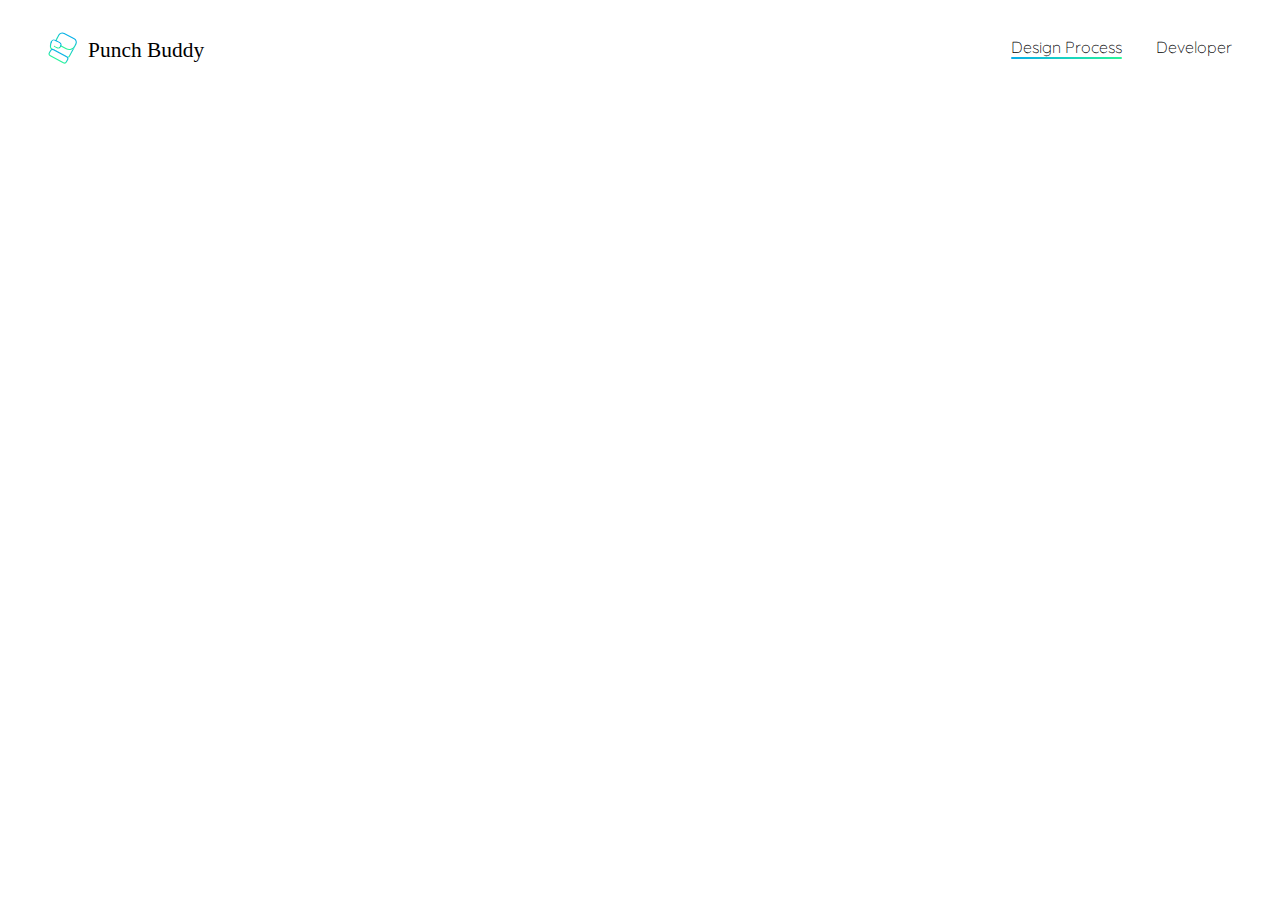
==== process.html @ 648a5d00 "Landing page" ====
<!DOCTYPE html>
<html>
  <!--[if lt IE 9]>
  <script>
  (function(){
    var ef = function(){};
    window.console = window.console || {log:ef,warn:ef,error:ef,dir:ef};
  }());
  </script>
  <script src="//cdnjs.cloudflare.com/ajax/libs/html5shiv/3.7.2/html5shiv.min.js"></script>
  <script src="//cdnjs.cloudflare.com/ajax/libs/html5shiv/3.7.2/html5shiv-printshiv.min.js"></script>
  <script src="//cdnjs.cloudflare.com/ajax/libs/es5-shim/3.4.0/es5-shim.js"></script>
  <script src="//cdnjs.cloudflare.com/ajax/libs/es5-shim/3.4.0/es5-sham.js"></script>
  <![endif]-->
  <head>
    <meta charset="UTF-8">
    <meta name="viewport" content="width=device-width, user-scalable=no, initial-scale=1.0, maximum-scale=1.0, minimum-scale=1.0">
    <meta name="description" content="Boxing, running, cycling, and more - add structure to your interval workouts with Punch Buddy.">
    <title>Punch Buddy</title>
    <link rel="icon" type="image/png" href="public/media/icon.png">
    <link rel="stylesheet" type="text/css" href="styles.css">
    <!-- Latest compiled and minified CSS -->
    <!--link rel="stylesheet" href="https://maxcdn.bootstrapcdn.com/bootstrap/latest/css/bootstrap.min.css"-->
    <link href="https://fonts.googleapis.com/css?family=Quicksand:300" rel="stylesheet">
  </head>

  <body>
    <nav class="nav-bar">
      <span class="left nav-left">
        <a href="index.html"><img class="inline" id="logo" src="media/logo_full.svg"/></a>
      </span>
      <span class="right nav-right">
        <a href="process.html"><p id="process" class="inline">Design Process</p></a>
        <a href="http://cristobalgrana.me/"><p class="inline">Developer</p></a>
      </span>
    </nav>
    <div class="hero center">
    </div>
  </body>
</html>
---- styles.css ----
* {
  margin: 0;
  padding: 0;
}

body {
  font-family: "Quicksand", sans-serif !important;
  font-weight: 300 !important;
}

.left {
  text-align: : left;
}

.right {
  text-align: : right;
}

.center {
  text-align: center;
}

.inline {
  display: inline;
}

a {
  text-decoration: none;
  color: black;
  margin-left: 30px;
}

a:active {
  color: black;
}

h1, h2, h3 {
  font-family: "Cubano", sans-serif;
}

.nav-bar {
  position: relative;
  top: 0;
  left: 0;
  padding: 2rem 3rem;
}

.nav-bar #logo {
  height: 2rem;
}

.nav-right {
  float: right;
  padding-top: 5px;
}

.nav-left a {
  margin: 0;
}

.nav-bar p {
  position: relative;
}

.nav-bar p::before {
  content: "";
  position: absolute;
  border-radius: 16px;
  width: 100%;
  height: 2px;
  bottom: 0;
  left: 0;
  opacity: 0;
  background: linear-gradient(to right, #08aeea, #2af598);
  -webkit-transform: translateY(200%);
  transform: translateY(200%);
  -webkit-transition: all 0.2s ease-in-out 0s;
  transition: all 0.2s ease-in-out 0s;
}

.nav-bar p:hover::before {
  opacity: 1;
 -webkit-transform: translateY(100%);
 transform: translateY(100%);
}

#process::before {
  content: "";
  position: absolute;
  border-radius: 16px;
  width: 100%;
  height: 2px;
  bottom: 0;
  left: 0;
  opacity: 1;
  background: linear-gradient(to right, #08aeea, #2af598);
  -webkit-transform: translateY(100%);
  transform: translateY(100%);
}
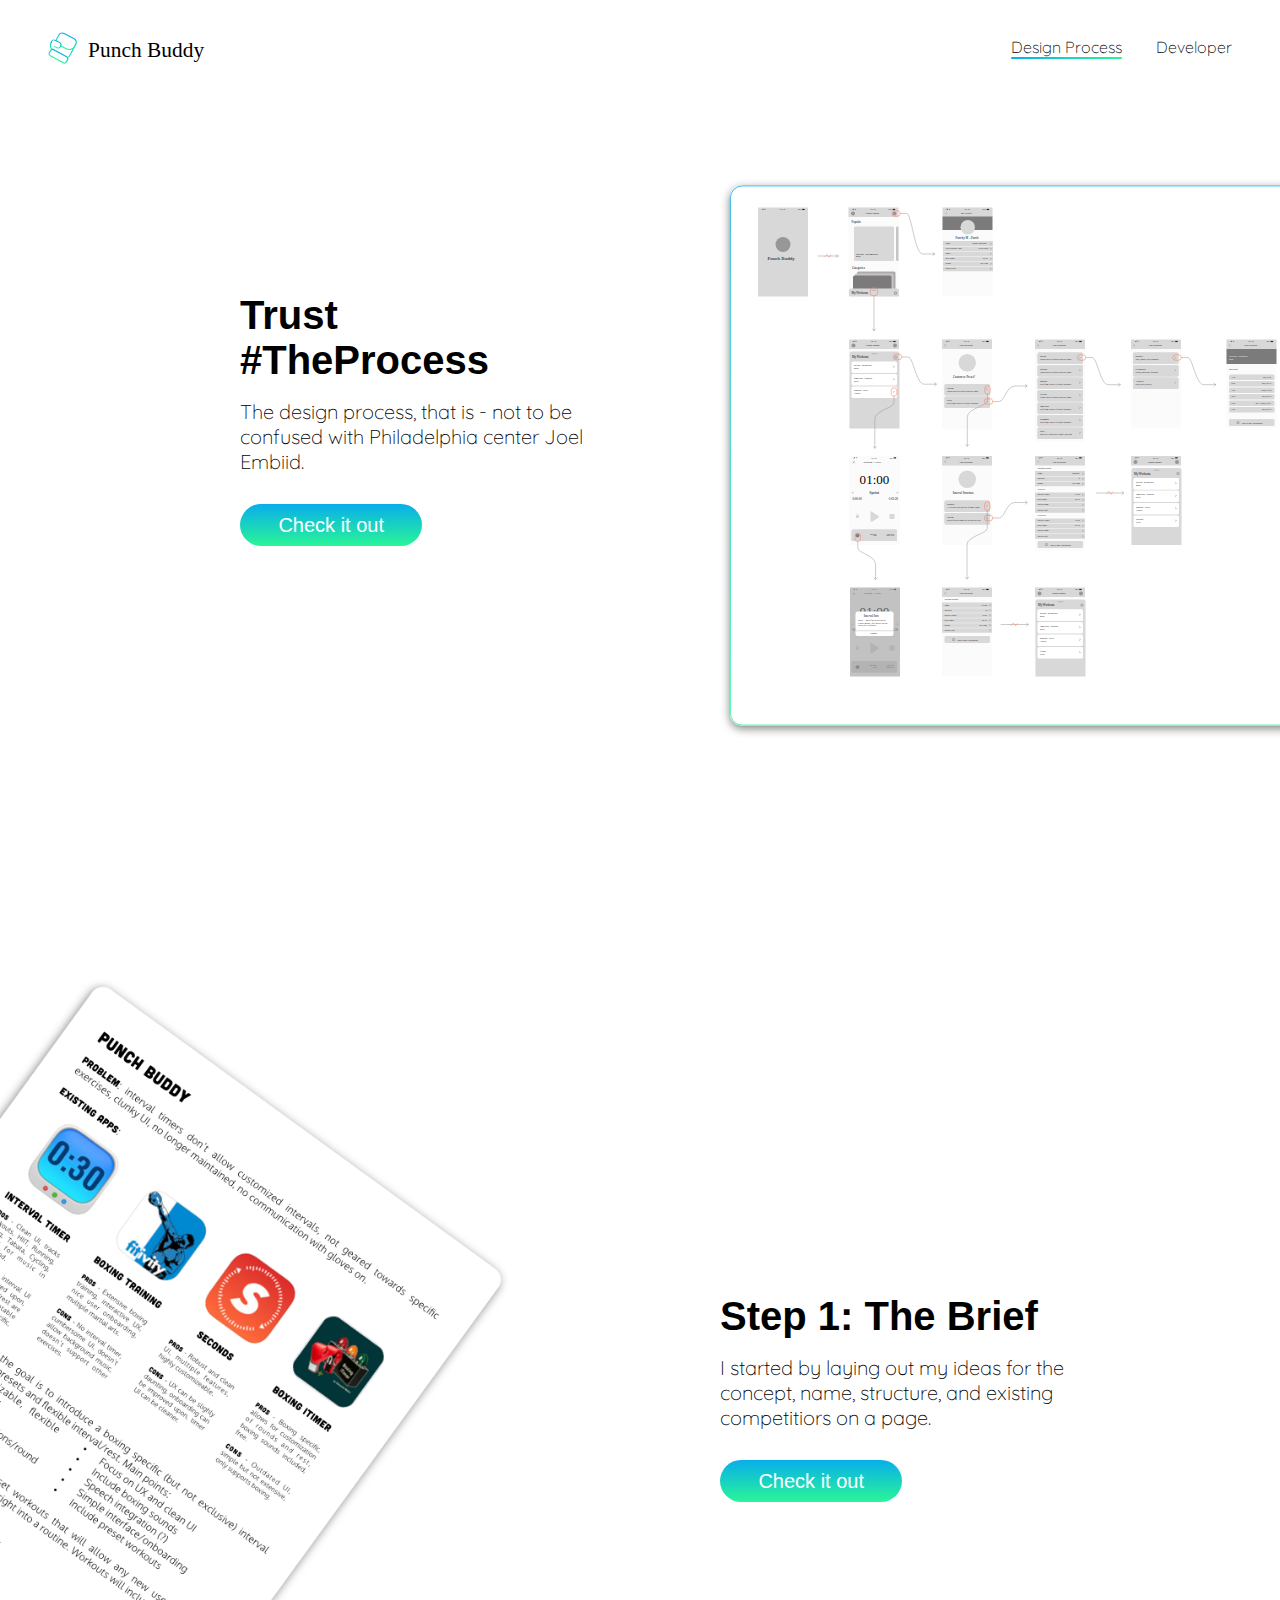
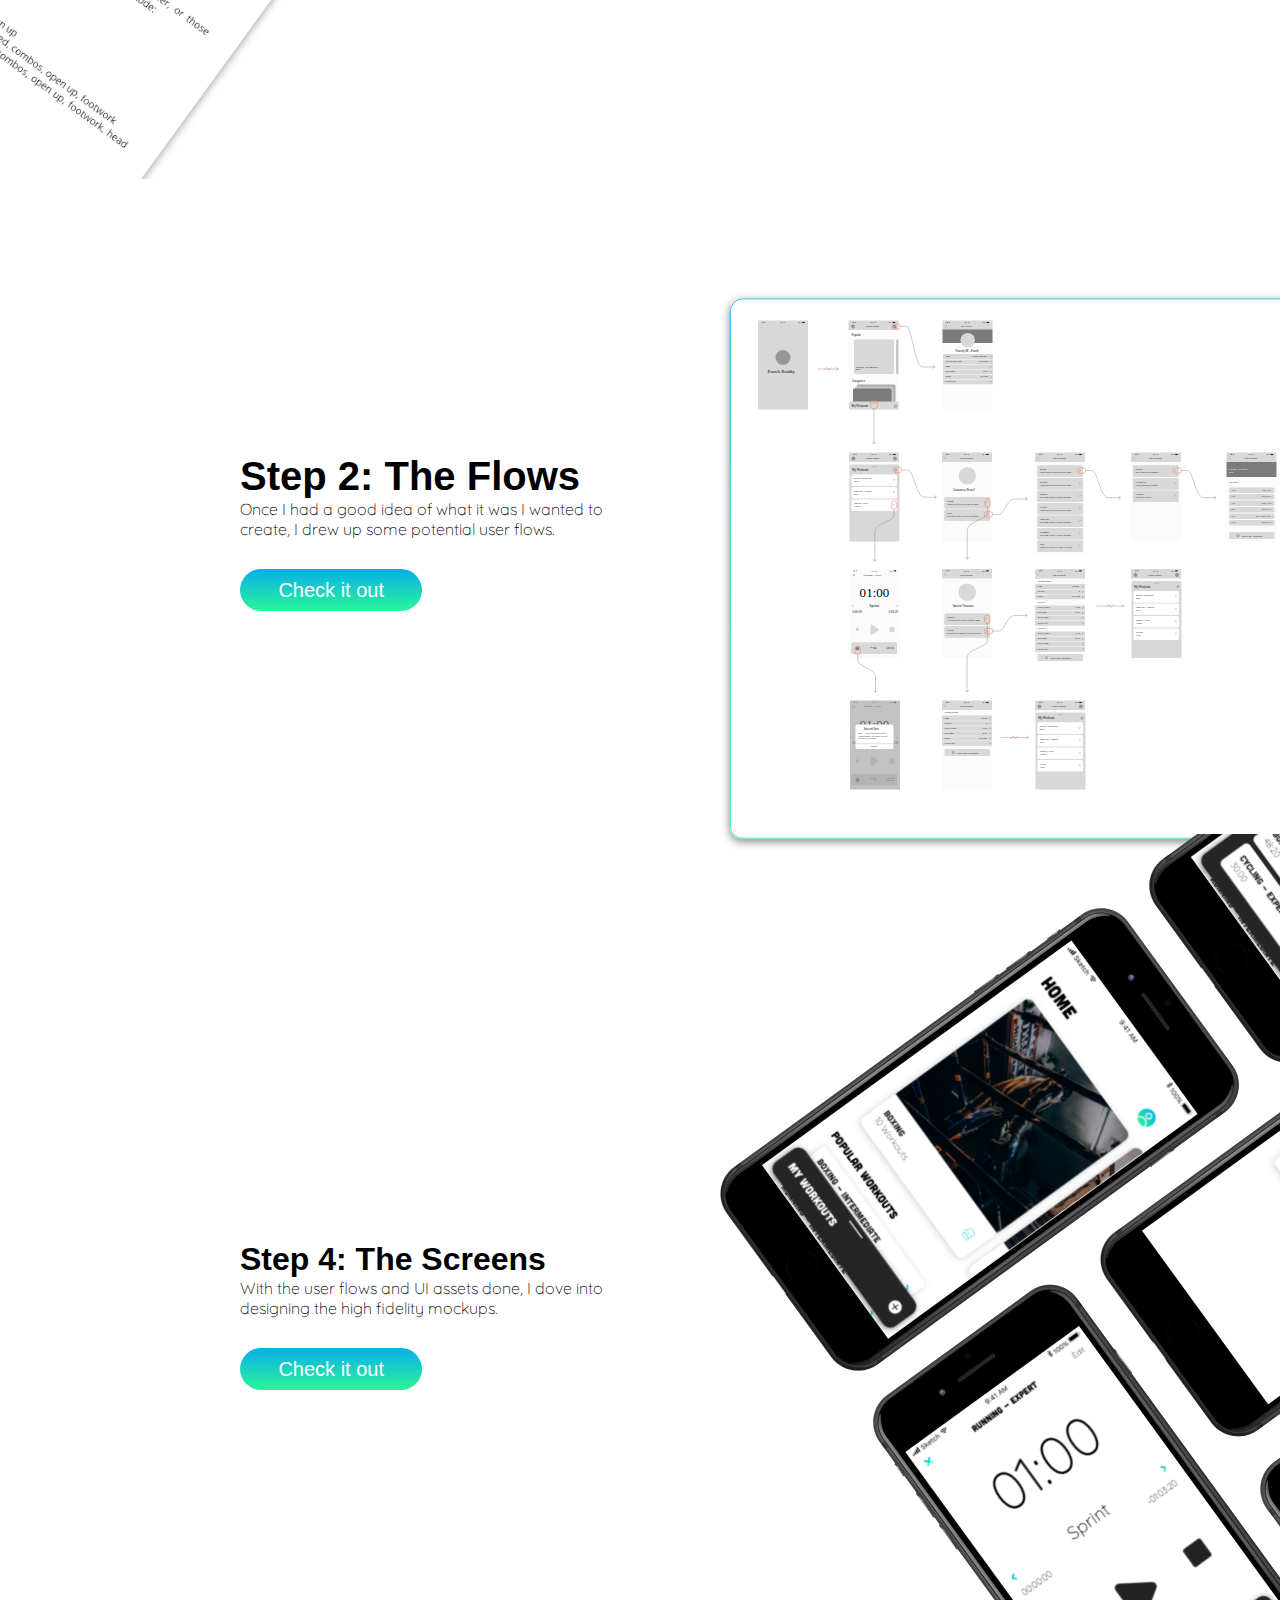
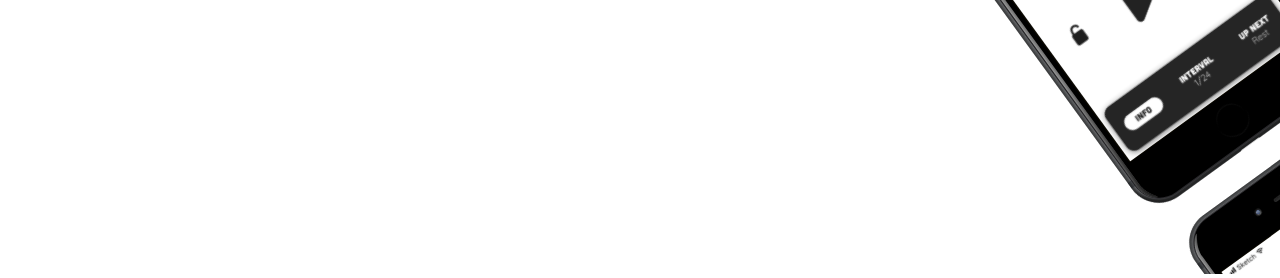
==== commit 0edfd04f: "Design process page" ====
--- a/process.html
+++ b/process.html
@@ -34,7 +34,50 @@
         <a href="http://cristobalgrana.me/"><p class="inline">Developer</p></a>
       </span>
     </nav>
-    <div class="hero center">
+    <div id="design">
+      <div id="design-title" class="left content">
+        <h1>Trust</h1>
+        <h1>#TheProcess</h1>
+        <p>The design process, that is - not to be confused with Philadelphia center Joel Embiid.</p>
+        <br/><br/>
+        <span class="btn-primary">Check it out</span>
+      </div>
+      <div id="design-image" class="content">
+        <img class="inline" src="media/flows.svg"/>
+      </div>
+    </div>
+    <div id="brief">
+      <div id="brief-image" class="">
+        <img class="inline" src="media/brief_alt.png"/>
+      </div>
+      <div id="brief-title" class="left">
+        <h1>Step 1: The Brief</h1>
+        <p>I started by laying out my ideas for the concept, name, structure, and existing competitiors on a page.</p>
+        <br/><br/>
+        <span class="btn-primary">Check it out</span>
+      </div>
+    </div>
+    <div id="flows">
+      <div id="flows-title" class="left content">
+        <h1>Step 2: The Flows</h1>
+        <p>Once I had a good idea of what it was I wanted to create, I drew up some potential user flows.</p>
+        <br/><br/>
+        <span class="btn-primary">Check it out</span>
+      </div>
+      <div id="flows-image" class="content">
+        <img class="inline" src="media/flows.svg"/>
+      </div>
+    </div>
+    <div id="screens">
+      <div id="screens-title" class="left content">
+        <h1>Step 4: The Screens</h1>
+        <p>With the user flows and UI assets done, I dove into designing the high fidelity mockups.</p>
+        <br/><br/>
+        <span class="btn-primary">Check it out</span>
+      </div>
+      <div id="screens-image" class="content">
+        <img class="inline" src="media/screens_alt.svg"/>
+      </div>
     </div>
   </body>
 </html>
--- a/styles.css
+++ b/styles.css
@@ -1,3 +1,8 @@
+@font-face {
+    font-family: "Cubano";
+    src: url('/public/media/jaapokki/Cubano-regular.otf');
+}
+
 * {
   margin: 0;
   padding: 0;
@@ -6,6 +11,7 @@
 body {
   font-family: "Quicksand", sans-serif !important;
   font-weight: 300 !important;
+  overflow-x: hidden;
 }
 
 .left {
@@ -22,6 +28,11 @@
 
 .inline {
   display: inline;
+}
+
+.content {
+  margin-top: 40vh;
+  transform: translateY(-50%);
 }
 
 a {
@@ -36,6 +47,25 @@
 
 h1, h2, h3 {
   font-family: "Cubano", sans-serif;
+}
+
+.btn-primary {
+  padding: 0.6rem 2.4rem;
+  background: linear-gradient(#08aeea, #2af598);
+  color: white;
+  border-radius: 30px;
+  font-family: "Cubano", sans-serif;
+  font-size: 1.25rem;
+}
+
+.btn-secondary {
+  padding: 0.5rem 2.3rem;
+  background-color: white;
+  border-radius: 30px;
+  border: solid 0.1rem black;
+  color: black;
+  font-family: "Cubano", sans-serif;
+  font-size: 1.25rem;
 }
 
 .nav-bar {
@@ -84,6 +114,49 @@
  transform: translateY(100%);
 }
 
+#landing, #design {
+  position: relative;
+  top: 0;
+  left: 0;
+  height: 100%;
+  width: 100%;
+  display: grid;
+  grid-template-columns: repeat(2, 1fr);
+}
+
+#landing-title, #design-title {
+  width: 25rem;
+  margin-left: 15rem;
+  display: inline;
+  margin-top: 35vh;
+}
+
+#landing-title h1, #design-title h1, #brief h1, #flows h1 {
+  font-size: 2.5rem;
+}
+
+#landing-title p, #design-title p, #brief p, #brief p {
+  padding-top: 1rem;
+  font-size: 1.25rem;
+}
+
+#landing-image, #design-image {
+  width: 50%;
+  display: inline;
+  position: absolute;
+  right: 0;
+}
+
+#landing-image img {
+  height: 30rem;
+  margin-left: 5rem;
+}
+
+#design-image img {
+  height: 35rem;
+  margin-left: 5rem;
+}
+
 #process::before {
   content: "";
   position: absolute;
@@ -97,3 +170,62 @@
   -webkit-transform: translateY(100%);
   transform: translateY(100%);
 }
+
+#brief {
+  position: relative;
+  margin-top: 20rem;
+  height: 100%;
+  width: 100%;
+  display: grid;
+  grid-template-columns: repeat(2, 1fr);
+}
+
+#brief-image {
+  width: 50%;
+  display: inline;
+}
+
+#brief-image img {
+  position: absolute;
+  height: 50rem;
+}
+
+#brief-title {
+  width: 25rem;
+  margin-left: 5rem;
+  display: inline;
+  margin-top: 35vh;
+}
+
+#flows, #screens {
+  position: relative;
+  margin-top: 20rem;
+  height: 100%;
+  width: 100%;
+  display: grid;
+  grid-template-columns: repeat(2, 1fr);
+}
+
+#flows-image, #screens-image {
+  width: 50%;
+  display: inline;
+  position: absolute;
+  right: 0;
+}
+
+#flows-image img {
+  height: 35rem;
+  margin-left: 5rem;
+}
+
+#screens-image img {
+  height: 65rem;
+  margin-left: 5rem;
+}
+
+#flows-title, #screens-title {
+  width: 25rem;
+  margin-left: 15rem;
+  display: inline;
+  margin-top: 35vh;
+}
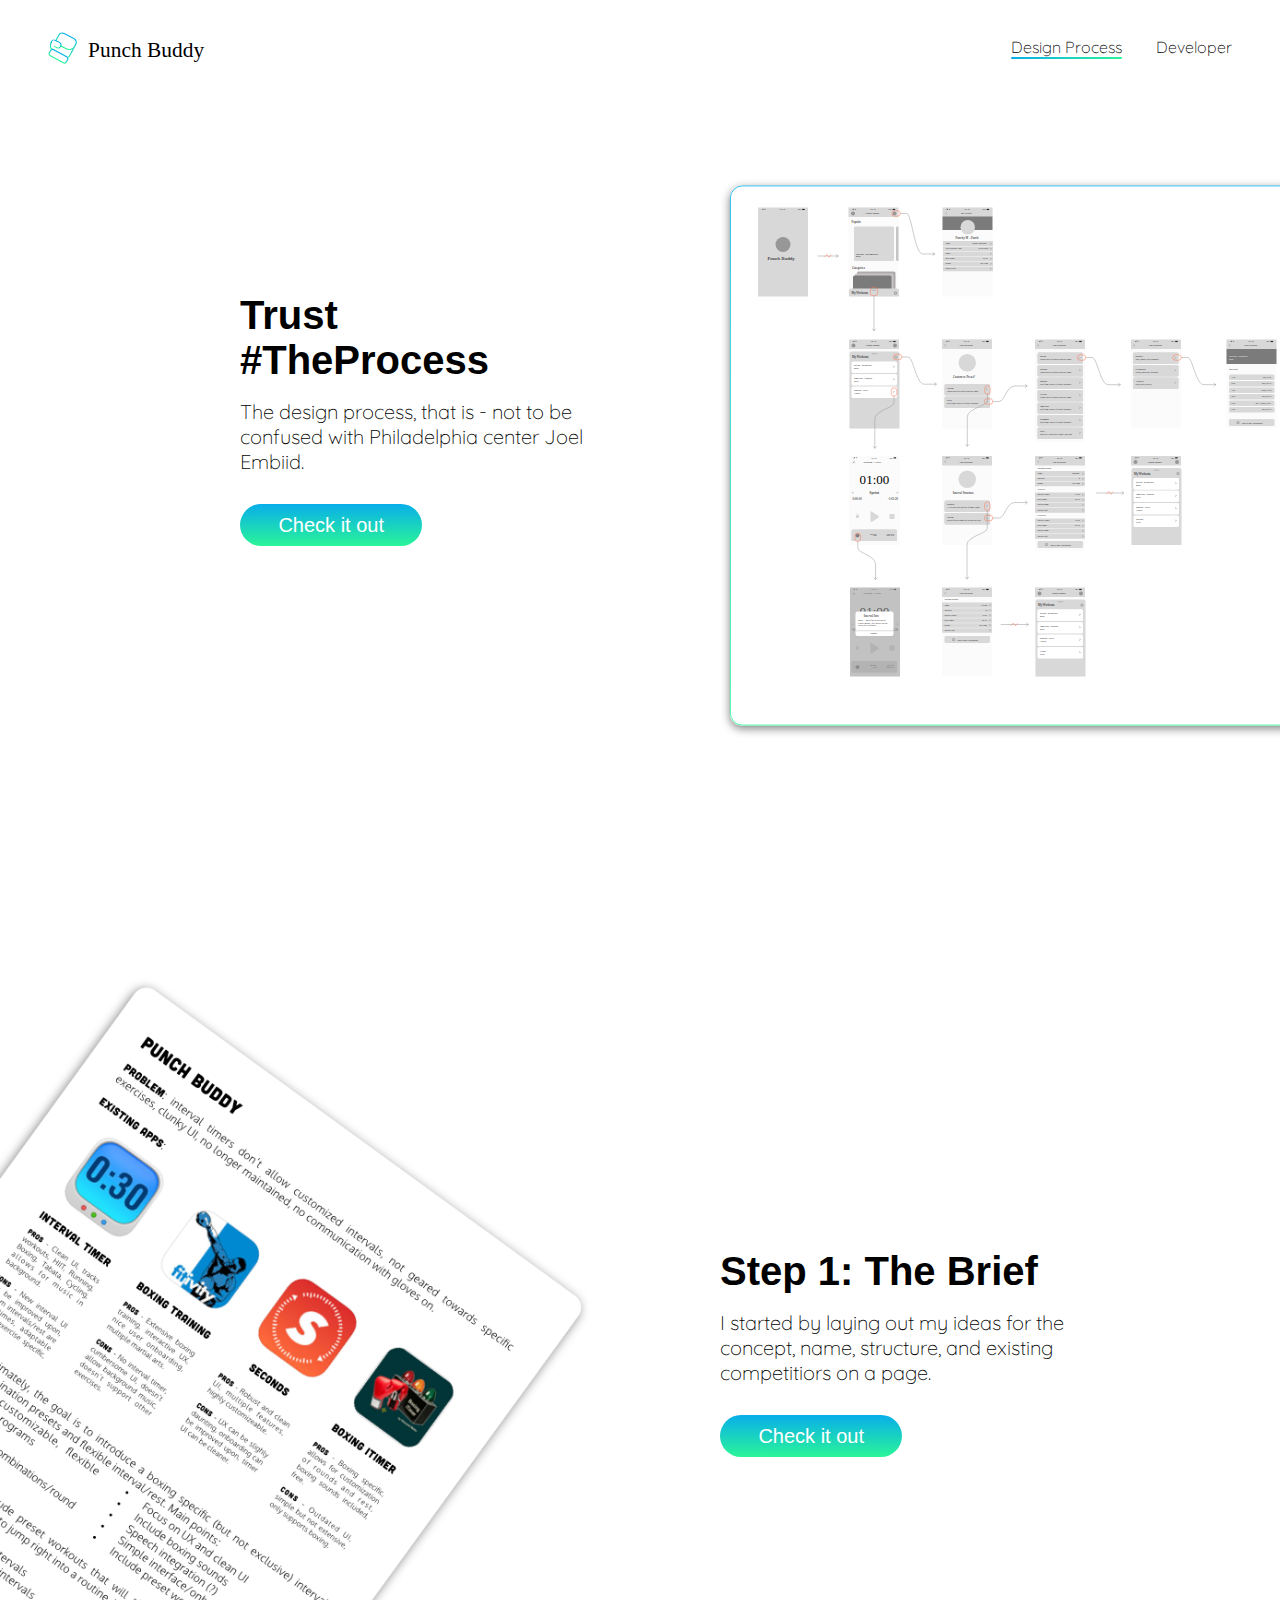
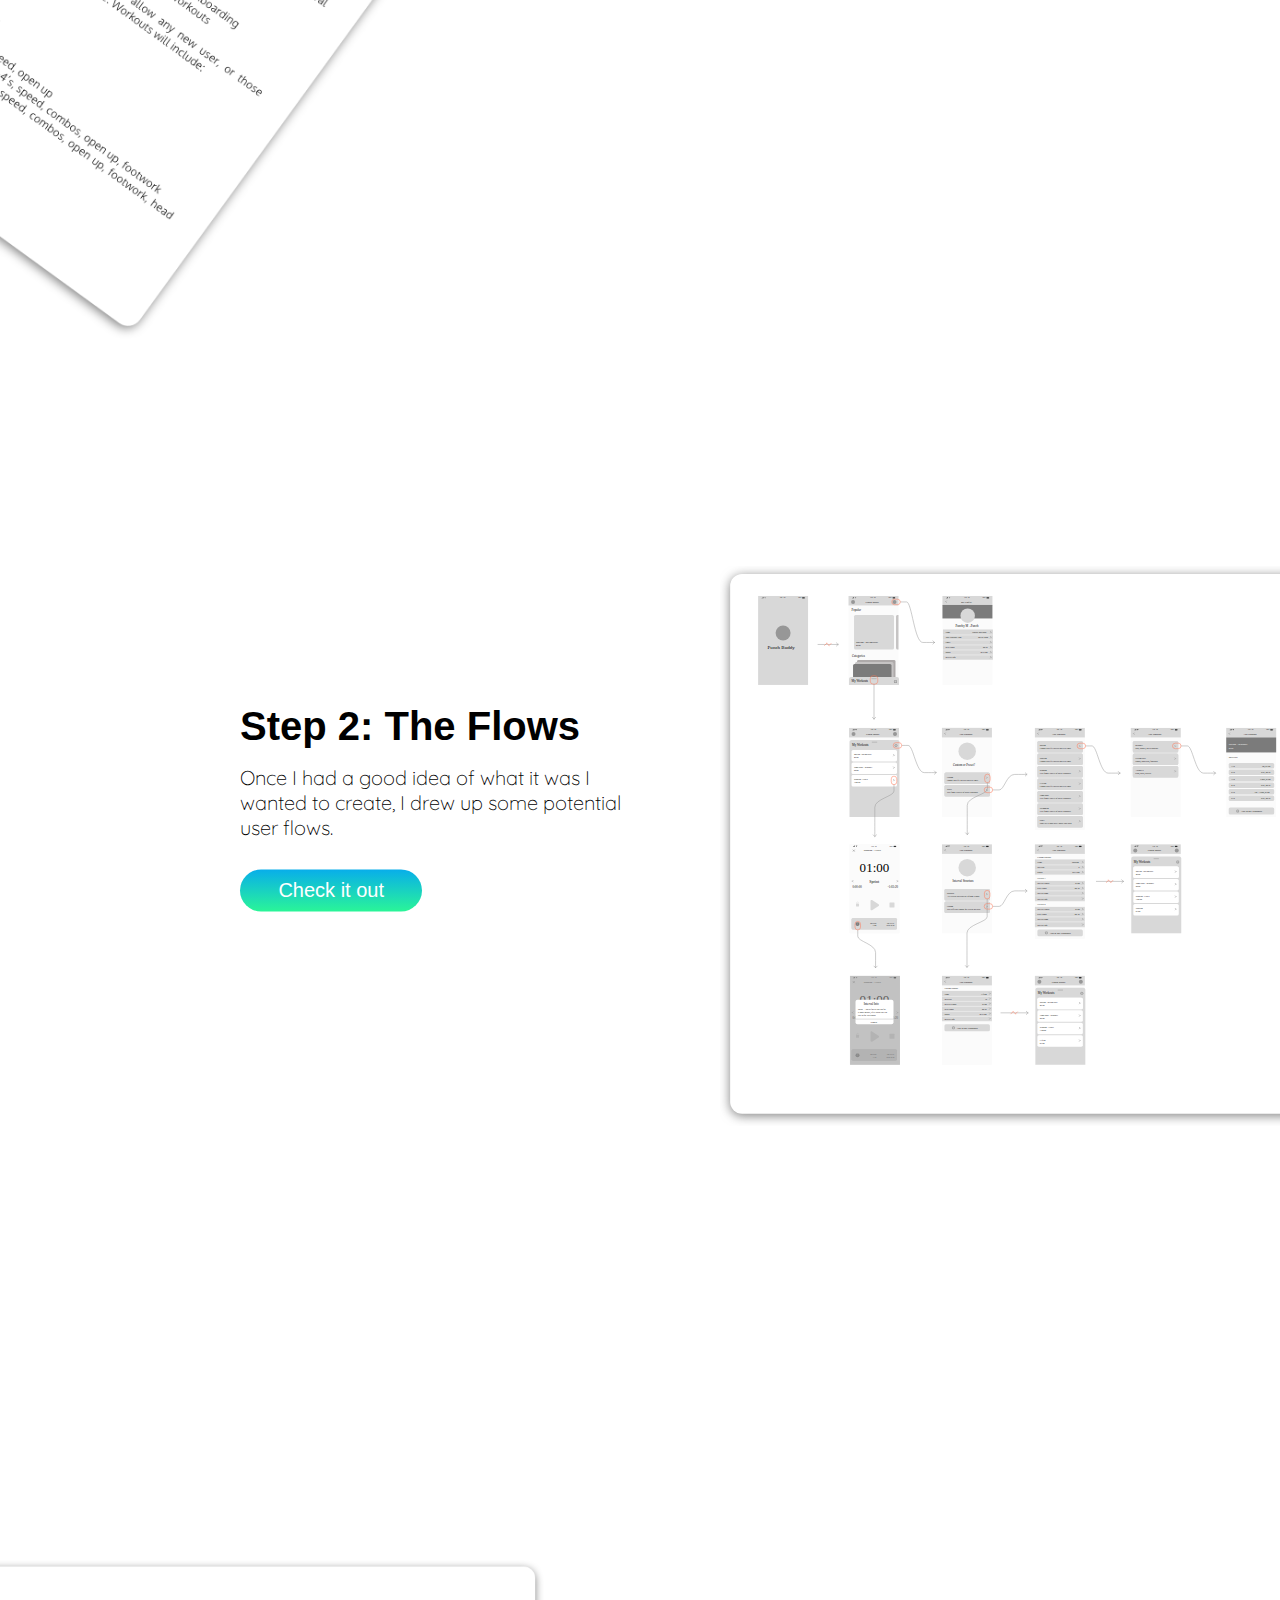
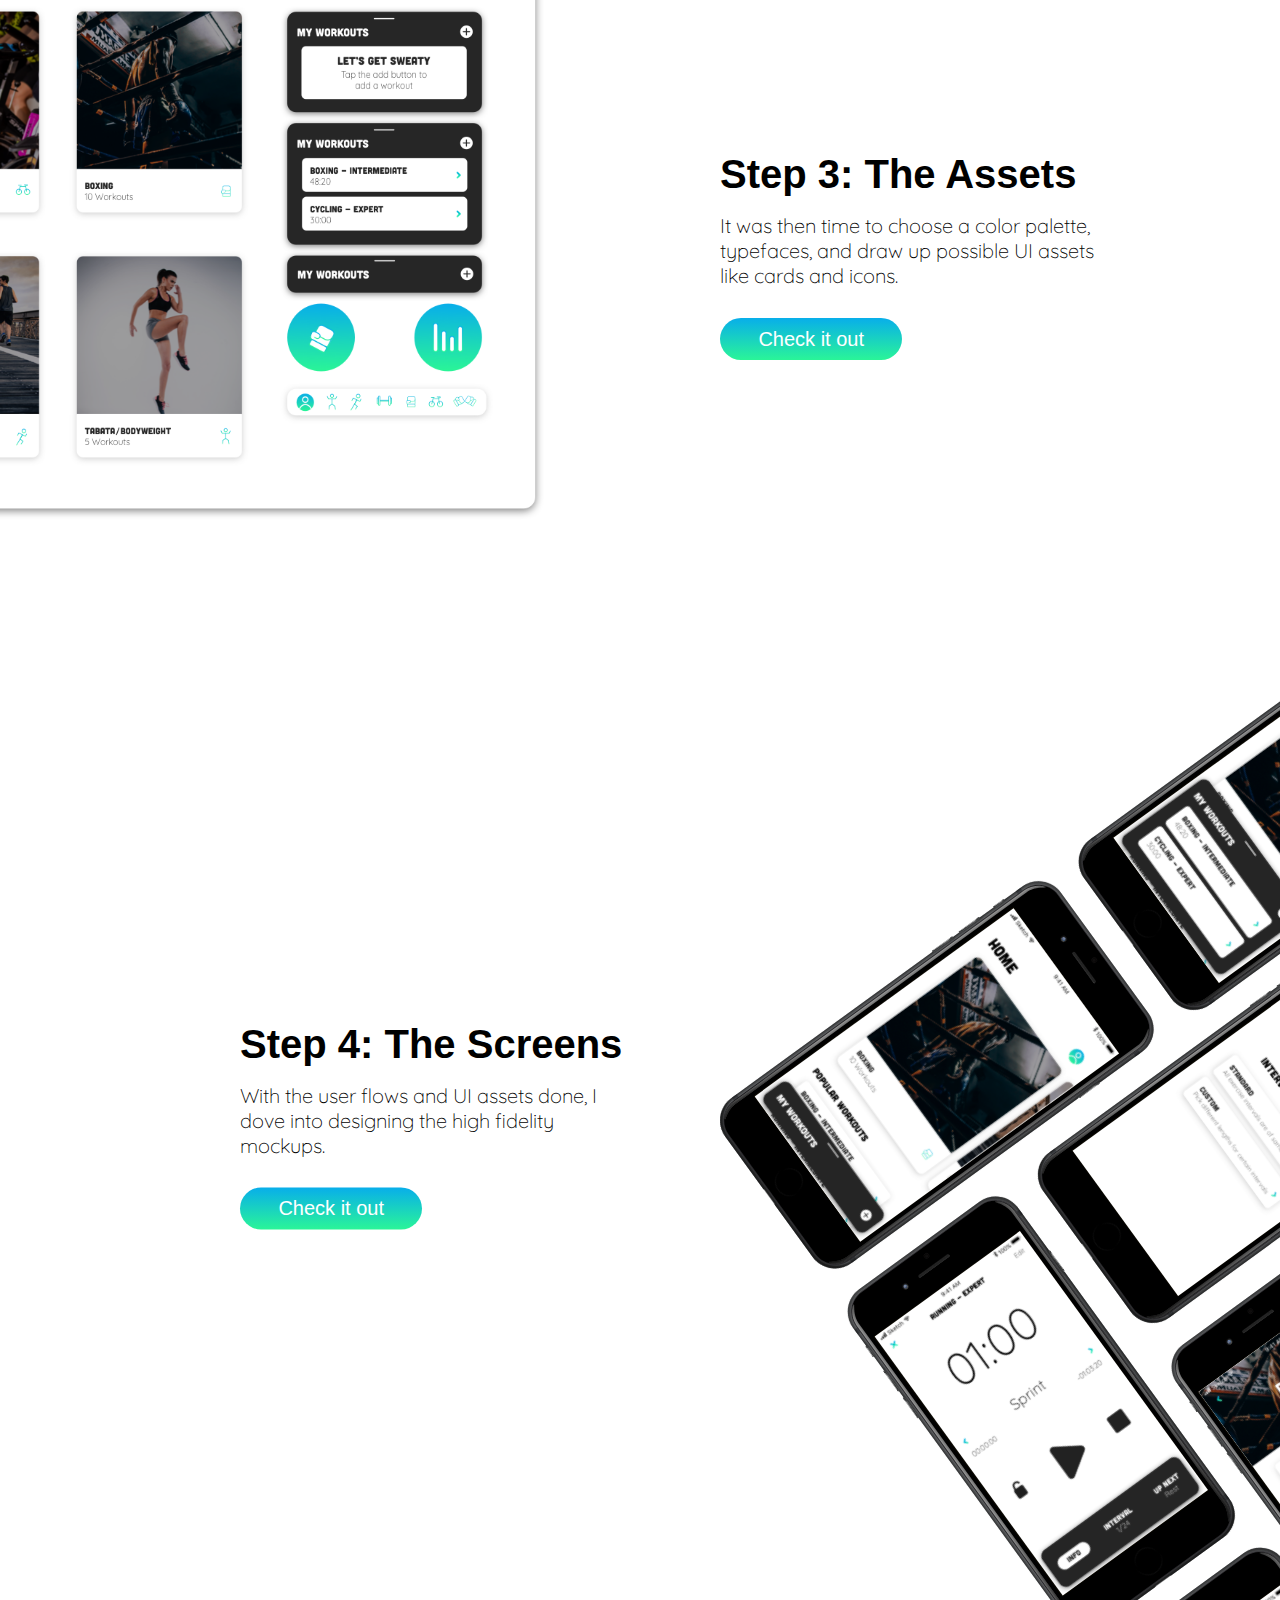
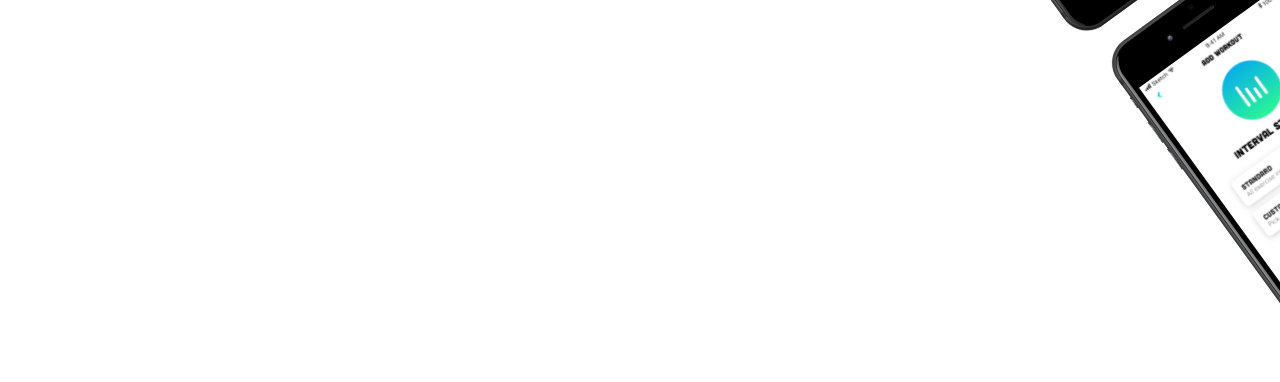
==== commit f9167e19: "Design process additions" ====
--- a/process.html
+++ b/process.html
@@ -16,12 +16,17 @@
     <meta charset="UTF-8">
     <meta name="viewport" content="width=device-width, user-scalable=no, initial-scale=1.0, maximum-scale=1.0, minimum-scale=1.0">
     <meta name="description" content="Boxing, running, cycling, and more - add structure to your interval workouts with Punch Buddy.">
-    <title>Punch Buddy</title>
-    <link rel="icon" type="image/png" href="public/media/icon.png">
+    <title>Punch Buddy - The Process</title>
+    <link rel="icon" type="image/png" href="media/icon.png">
     <link rel="stylesheet" type="text/css" href="styles.css">
     <!-- Latest compiled and minified CSS -->
     <!--link rel="stylesheet" href="https://maxcdn.bootstrapcdn.com/bootstrap/latest/css/bootstrap.min.css"-->
     <link href="https://fonts.googleapis.com/css?family=Quicksand:300" rel="stylesheet">
+    <script
+      src="https://code.jquery.com/jquery-3.2.1.min.js"
+      integrity="sha256-hwg4gsxgFZhOsEEamdOYGBf13FyQuiTwlAQgxVSNgt4="
+      crossorigin="anonymous">
+    </script>
   </head>
 
   <body>
@@ -40,7 +45,7 @@
         <h1>#TheProcess</h1>
         <p>The design process, that is - not to be confused with Philadelphia center Joel Embiid.</p>
         <br/><br/>
-        <span class="btn-primary">Check it out</span>
+        <a href="#brief"><span class="btn-primary">Check it out</span></a>
       </div>
       <div id="design-image" class="content">
         <img class="inline" src="media/flows.svg"/>
@@ -48,13 +53,13 @@
     </div>
     <div id="brief">
       <div id="brief-image" class="">
-        <img class="inline" src="media/brief_alt.png"/>
+        <img class="inline" src="media/brief.png"/>
       </div>
       <div id="brief-title" class="left">
         <h1>Step 1: The Brief</h1>
         <p>I started by laying out my ideas for the concept, name, structure, and existing competitiors on a page.</p>
         <br/><br/>
-        <span class="btn-primary">Check it out</span>
+        <a href="media/brief_focus.pdf"><span class="btn-primary">Check it out</span></a>
       </div>
     </div>
     <div id="flows">
@@ -62,10 +67,21 @@
         <h1>Step 2: The Flows</h1>
         <p>Once I had a good idea of what it was I wanted to create, I drew up some potential user flows.</p>
         <br/><br/>
-        <span class="btn-primary">Check it out</span>
+        <a href="media/flows_focus.pdf"><span class="btn-primary">Check it out</span></a>
       </div>
       <div id="flows-image" class="content">
-        <img class="inline" src="media/flows.svg"/>
+        <img class="inline" src="media/flows_alt.svg"/>
+      </div>
+    </div>
+    <div id="assets">
+      <div id="assets-image" class="content">
+        <img class="inline" src="media/assets.png"/>
+      </div>
+      <div id="assets-title" class="left">
+        <h1>Step 3: The Assets</h1>
+        <p>It was then time to choose a color palette, typefaces, and draw up possible UI assets like cards and icons.</p>
+        <br/><br/>
+        <a href="media/assets_focus.png"><span class="btn-primary">Check it out</span></a>
       </div>
     </div>
     <div id="screens">
@@ -76,8 +92,17 @@
         <span class="btn-primary">Check it out</span>
       </div>
       <div id="screens-image" class="content">
-        <img class="inline" src="media/screens_alt.svg"/>
+        <img class="inline" src="media/screens.svg"/>
       </div>
     </div>
   </body>
+  <script>
+    $(document).on('click', 'a[href^="#"]', function (event) {
+      event.preventDefault();
+
+      $('html, body').animate({
+          scrollTop: $($.attr(this, 'href')).offset().top
+      }, 1000);
+    });
+  </script>
 </html>
--- a/styles.css
+++ b/styles.css
@@ -38,7 +38,6 @@
 a {
   text-decoration: none;
   color: black;
-  margin-left: 30px;
 }
 
 a:active {
@@ -62,7 +61,7 @@
   padding: 0.5rem 2.3rem;
   background-color: white;
   border-radius: 30px;
-  border: solid 0.1rem black;
+  border: solid 0.1rem #5fcec4;
   color: black;
   font-family: "Cubano", sans-serif;
   font-size: 1.25rem;
@@ -84,8 +83,8 @@
   padding-top: 5px;
 }
 
-.nav-left a {
-  margin: 0;
+.nav-right a {
+  margin-left: 30px;
 }
 
 .nav-bar p {
@@ -131,11 +130,11 @@
   margin-top: 35vh;
 }
 
-#landing-title h1, #design-title h1, #brief h1, #flows h1 {
+#landing-title h1, #design-title h1, #brief-title h1, #flows-title h1, #assets-title h1, #screens-title h1 {
   font-size: 2.5rem;
 }
 
-#landing-title p, #design-title p, #brief p, #brief p {
+#landing-title p, #design-title p, #brief-title p, #flows-title p, #assets-title p, #screens-title p {
   padding-top: 1rem;
   font-size: 1.25rem;
 }
@@ -149,7 +148,7 @@
 
 #landing-image img {
   height: 30rem;
-  margin-left: 5rem;
+  margin-left: 10rem;
 }
 
 #design-image img {
@@ -171,39 +170,51 @@
   transform: translateY(100%);
 }
 
-#brief {
-  position: relative;
-  margin-top: 20rem;
+#brief, #flows, #assets, #screens {
+  position: relative;
   height: 100%;
   width: 100%;
   display: grid;
   grid-template-columns: repeat(2, 1fr);
 }
 
-#brief-image {
+#brief {
+  margin-top: 20rem;
+}
+
+#screens {
+  margin-top: 0;
+}
+
+#flows {
+  margin-top: 40rem;
+}
+
+#assets {
+  margin-top: 30rem;
+}
+
+#brief-image, #assets-image {
   width: 50%;
   display: inline;
 }
 
 #brief-image img {
   position: absolute;
-  height: 50rem;
-}
-
-#brief-title {
+  height: 60rem;
+  margin-left: -20rem;
+}
+
+#assets-image img {
+  height: 35rem;
+  margin-left: -25rem;
+}
+
+#brief-title, #assets-title {
   width: 25rem;
   margin-left: 5rem;
   display: inline;
-  margin-top: 35vh;
-}
-
-#flows, #screens {
-  position: relative;
-  margin-top: 20rem;
-  height: 100%;
-  width: 100%;
-  display: grid;
-  grid-template-columns: repeat(2, 1fr);
+  margin-top: 30vh;
 }
 
 #flows-image, #screens-image {
@@ -219,7 +230,9 @@
 }
 
 #screens-image img {
-  height: 65rem;
+  height: 85rem;
+  position: absolute;
+  transform: translateY(-40%);
   margin-left: 5rem;
 }
 
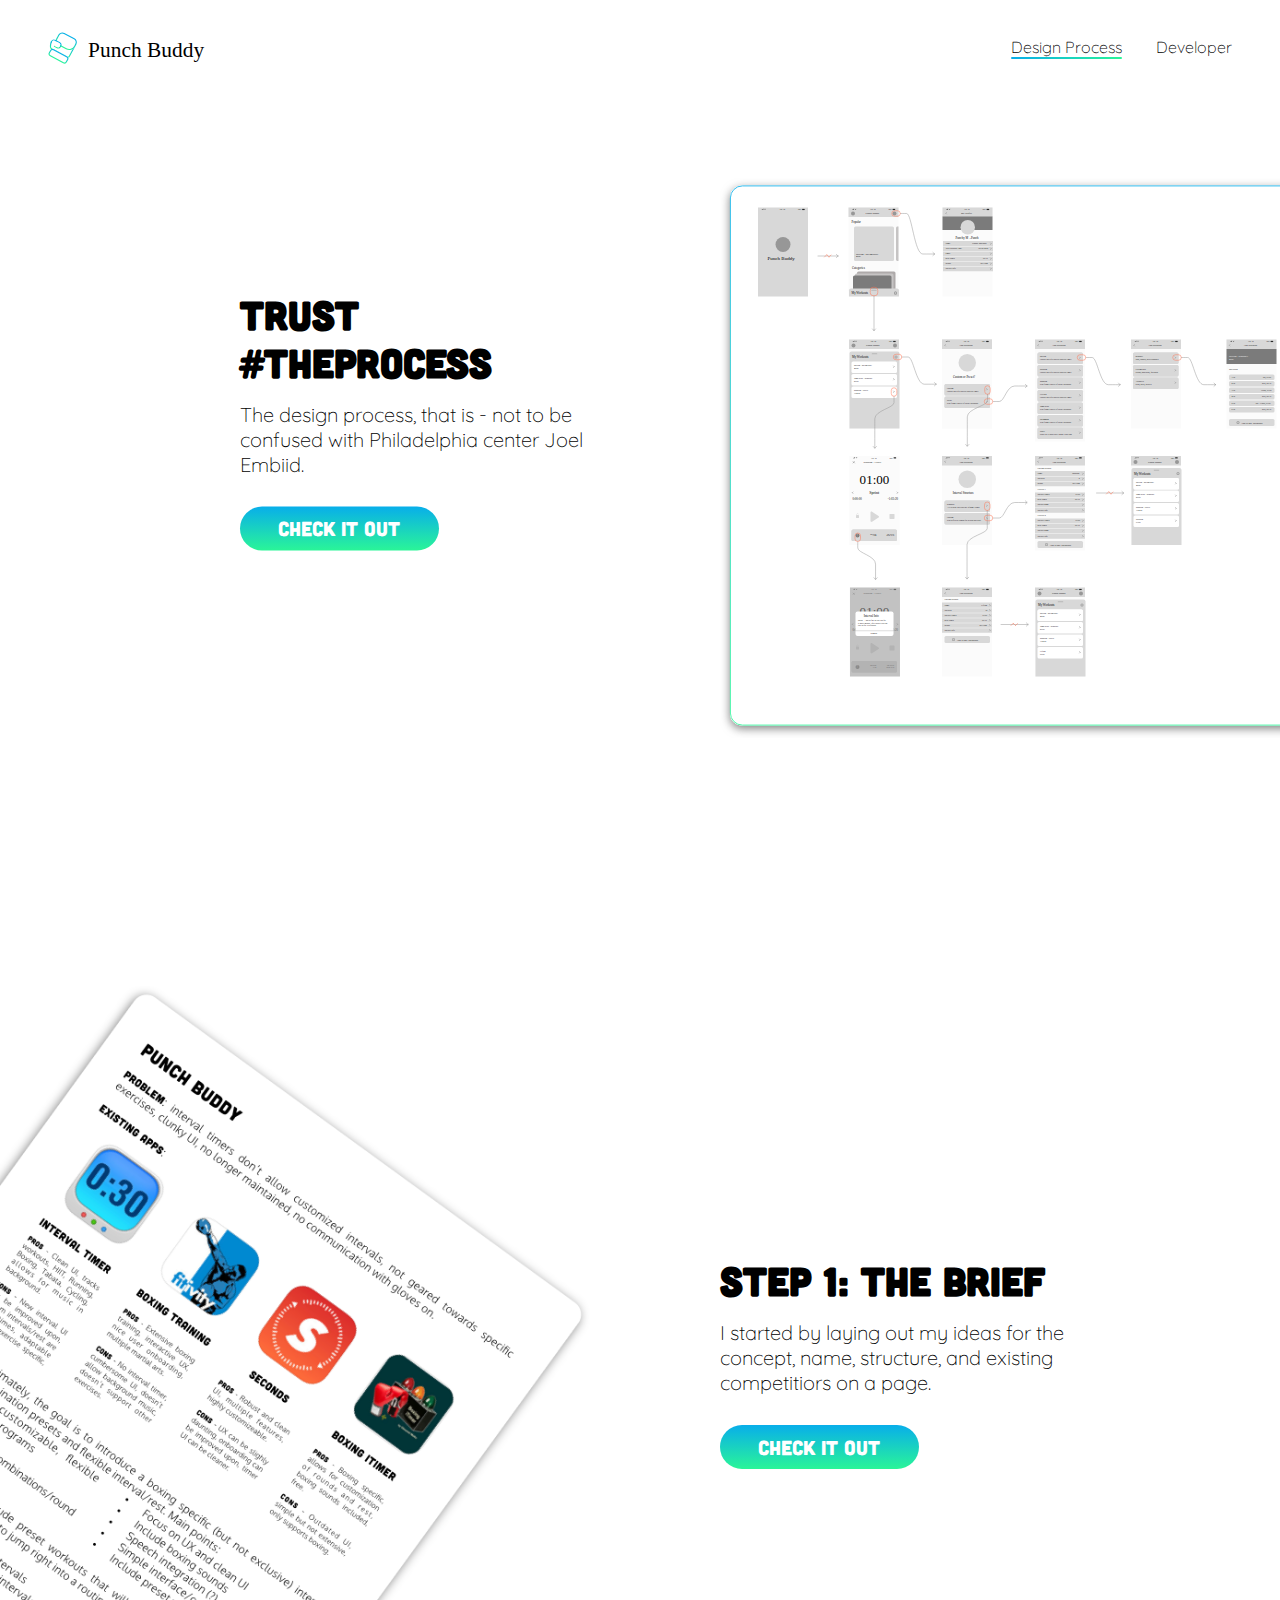
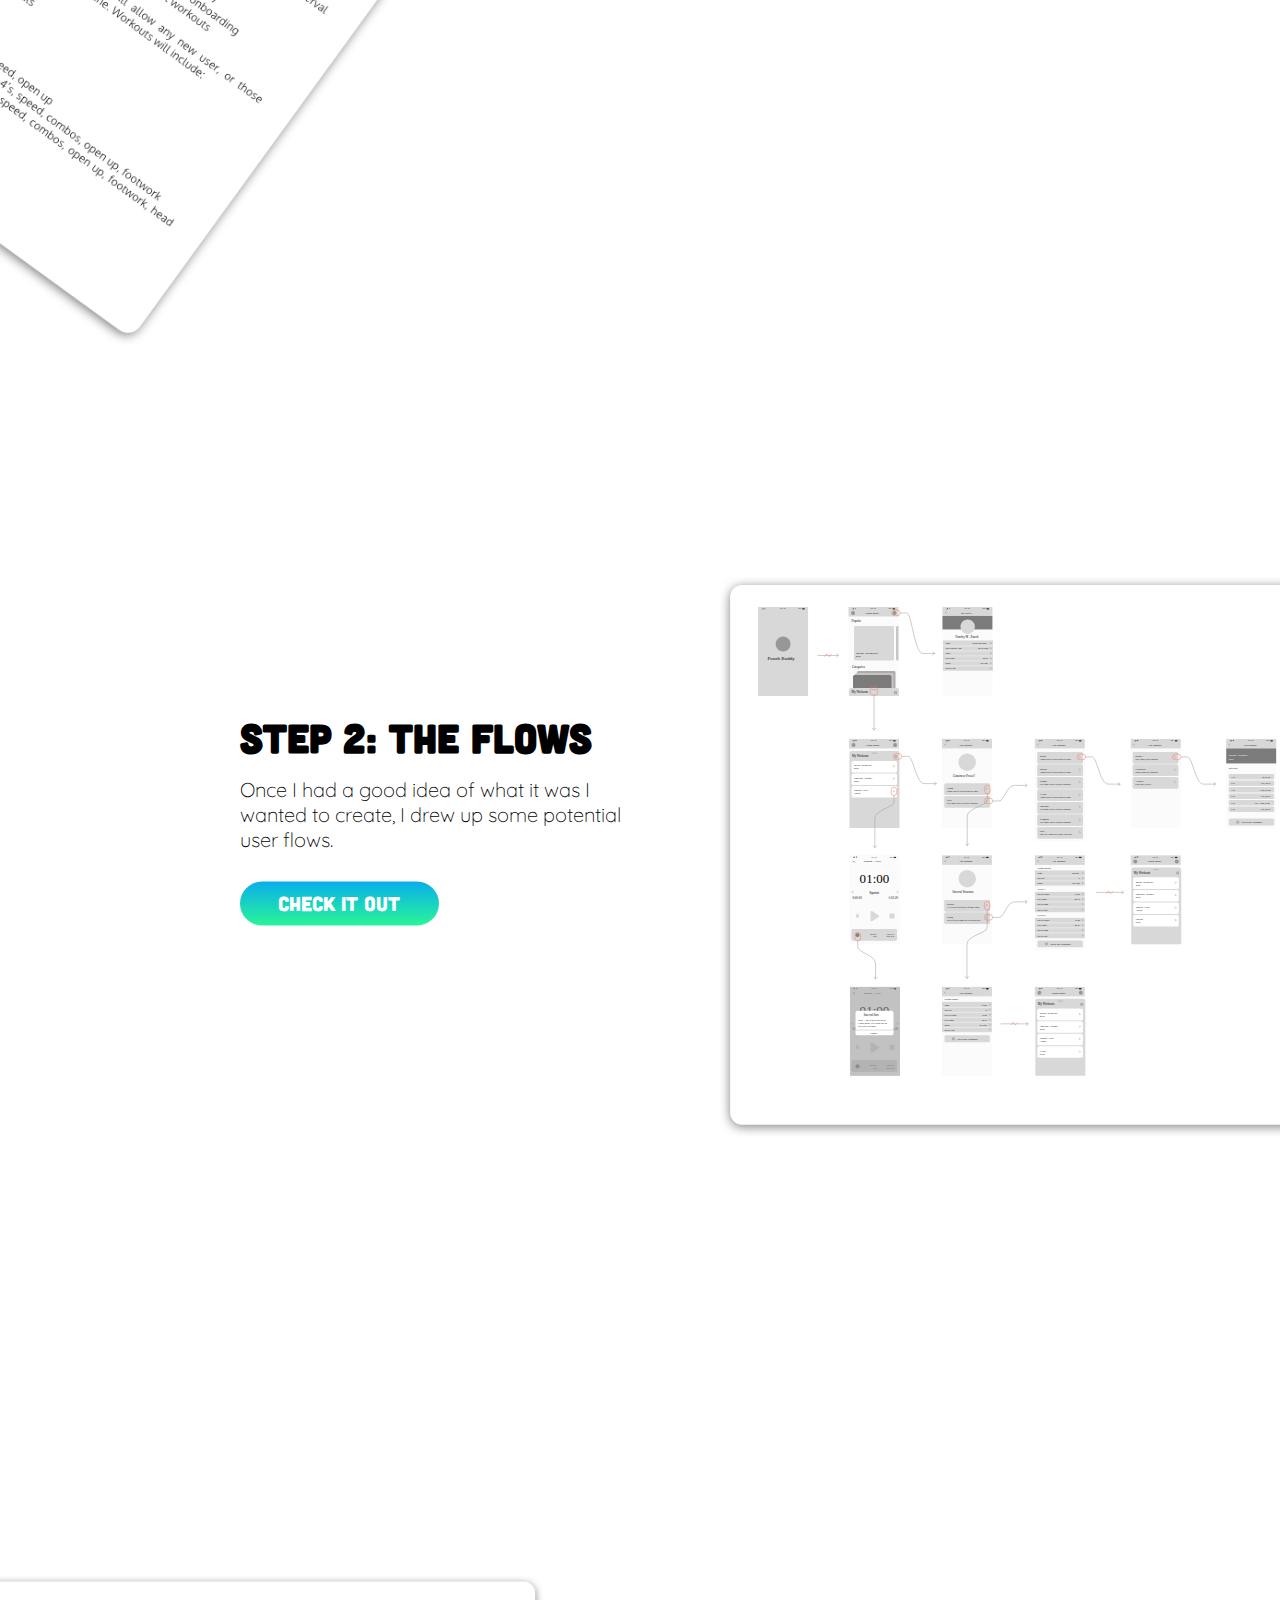
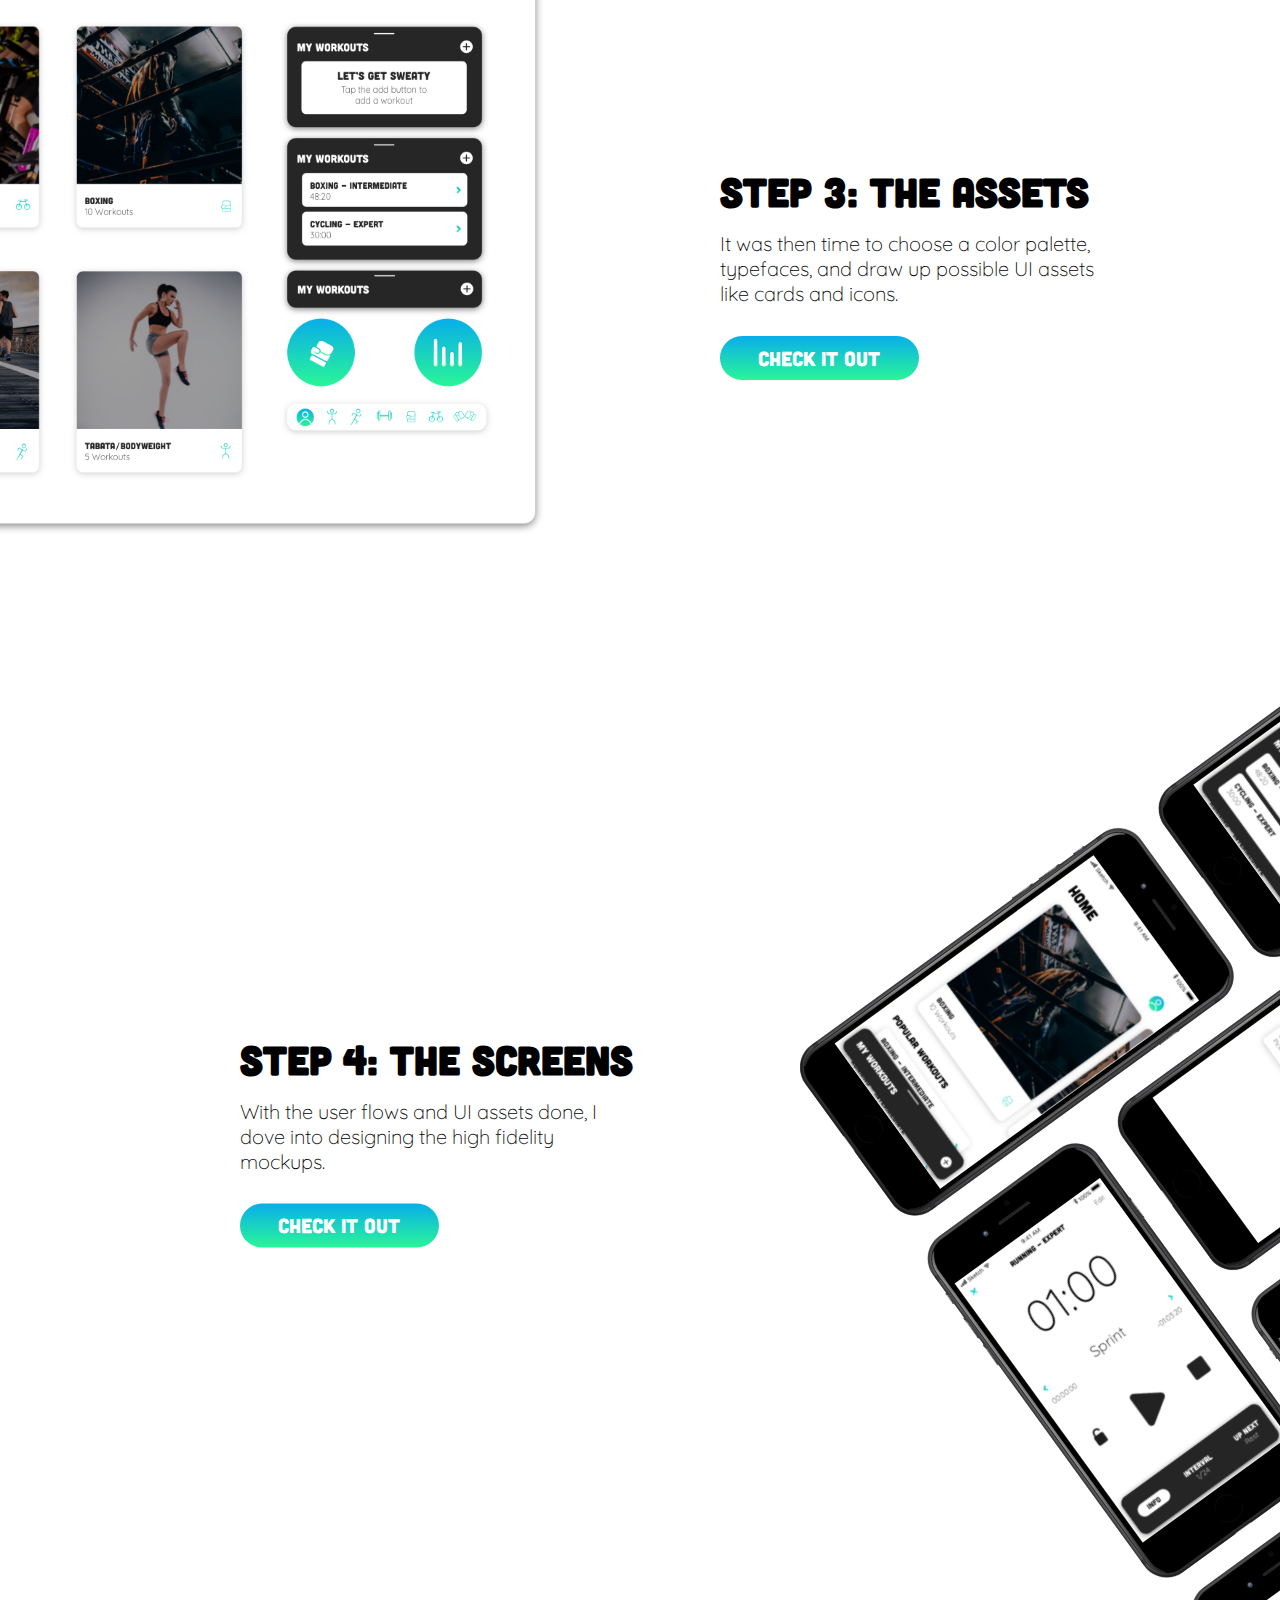
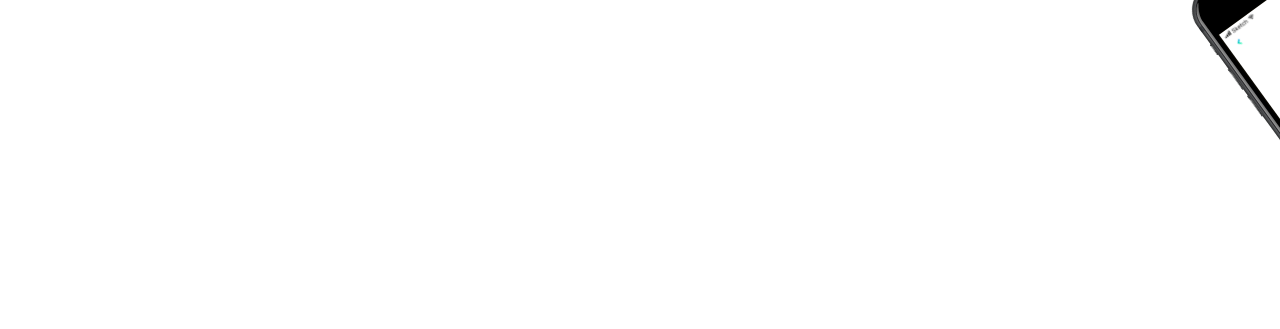
==== commit 0bdb7868: "Screens image added" ====
--- a/process.html
+++ b/process.html
@@ -89,7 +89,7 @@
         <h1>Step 4: The Screens</h1>
         <p>With the user flows and UI assets done, I dove into designing the high fidelity mockups.</p>
         <br/><br/>
-        <span class="btn-primary">Check it out</span>
+        <a href="media/screens_focus.png"><span class="btn-primary">Check it out</span></a>
       </div>
       <div id="screens-image" class="content">
         <img class="inline" src="media/screens.svg"/>
--- a/styles.css
+++ b/styles.css
@@ -1,6 +1,6 @@
 @font-face {
     font-family: "Cubano";
-    src: url('/public/media/jaapokki/Cubano-regular.otf');
+    src: url('media/Cubano-Regular.otf');
 }
 
 * {
@@ -232,8 +232,8 @@
 #screens-image img {
   height: 85rem;
   position: absolute;
-  transform: translateY(-40%);
-  margin-left: 5rem;
+  transform: translateY(-45%);
+  margin-left: 10rem;
 }
 
 #flows-title, #screens-title {
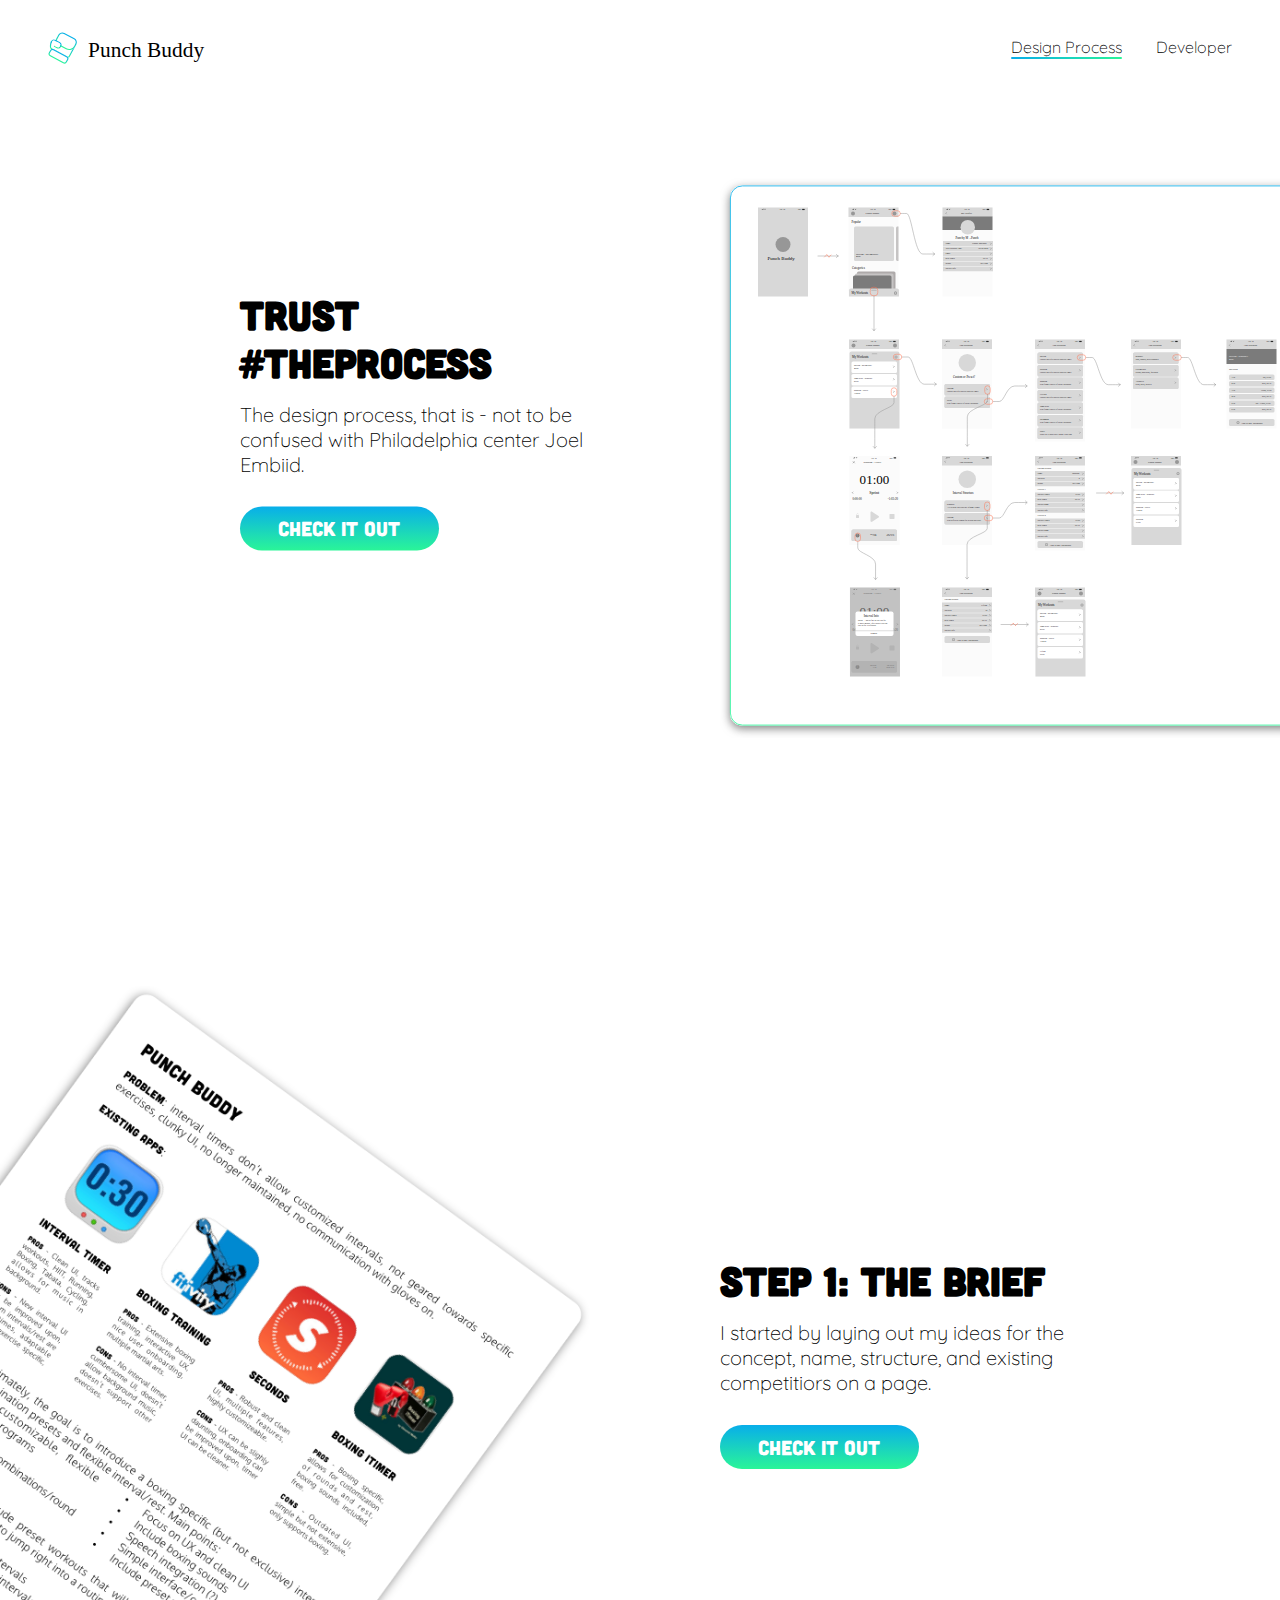
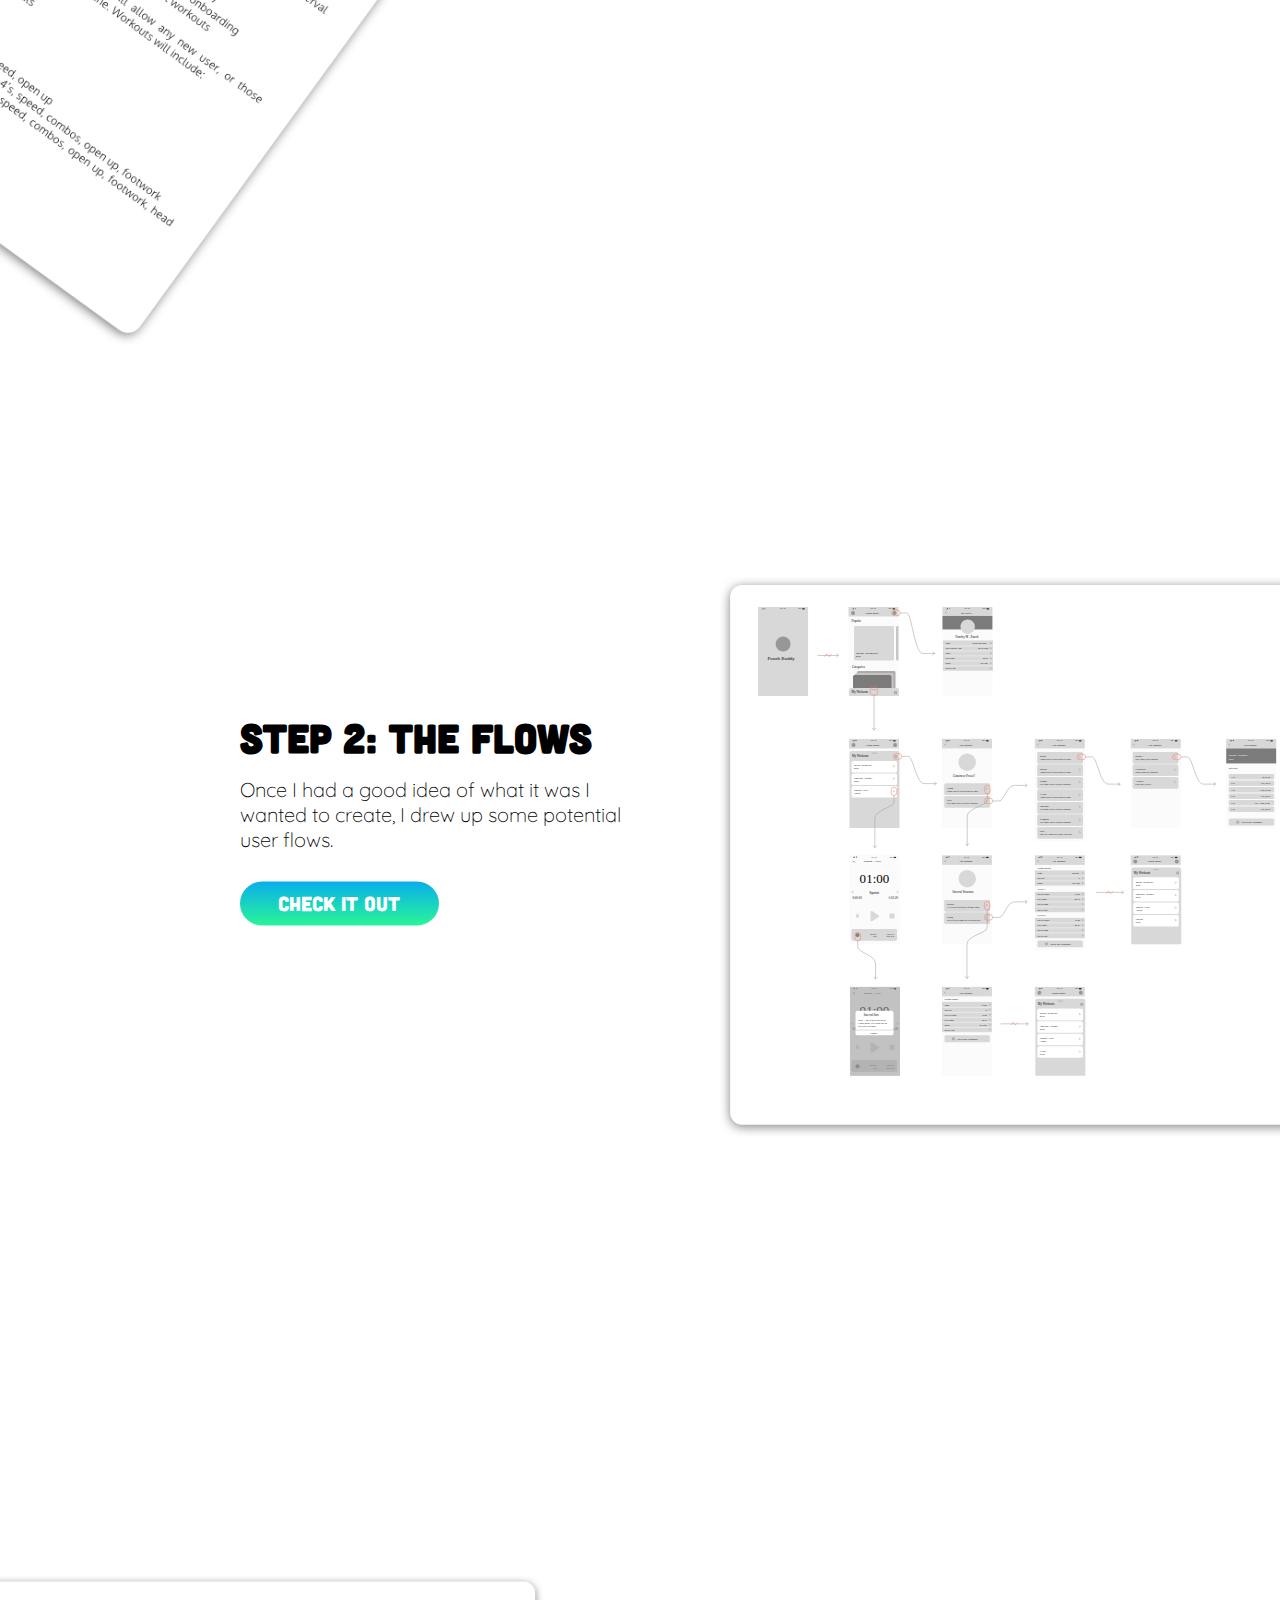
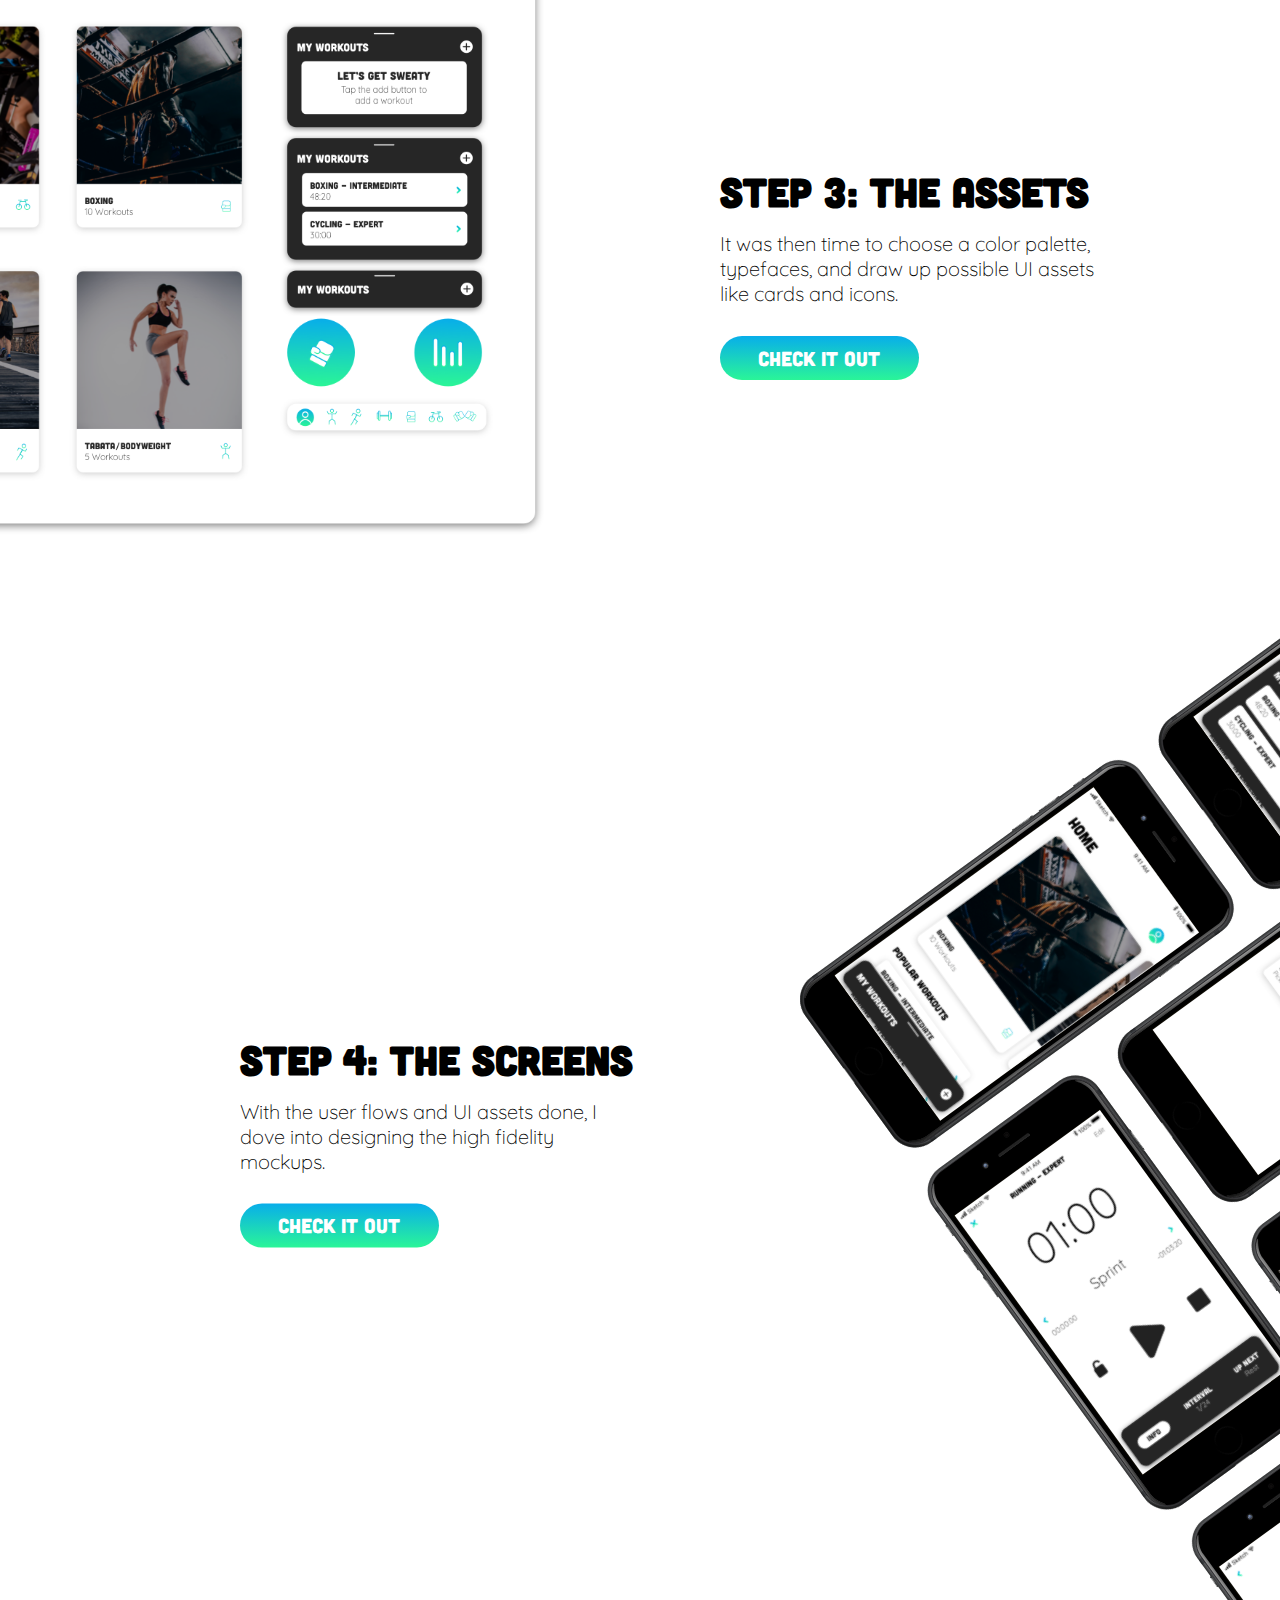
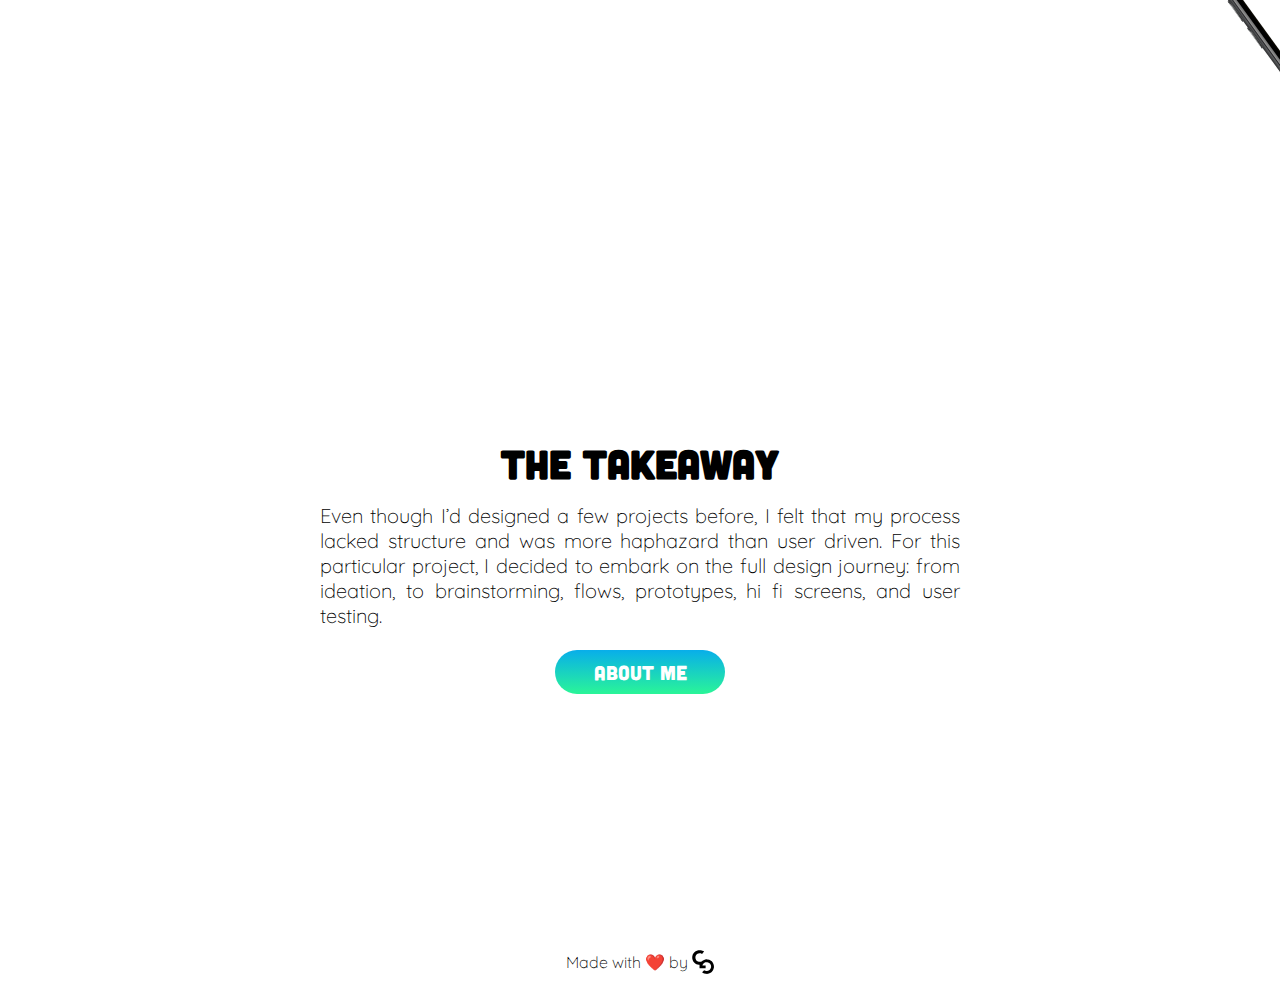
==== commit 88240e9c: "Process page changes" ====
--- a/process.html
+++ b/process.html
@@ -95,6 +95,18 @@
         <img class="inline" src="media/screens.svg"/>
       </div>
     </div>
+    <div id="conclusion">
+      <div class="conent">
+        <h1>The Takeaway</h1>
+        <p>Even though I’d designed a few projects before, I felt that my process lacked structure and was more haphazard
+          than user driven. For this particular project, I decided to embark on the full design journey: from ideation,
+          to brainstorming, flows, prototypes, hi fi screens, and user testing.</p>
+        <a href="http://cristobalgrana.me/"><span class="btn-primary">About me</span></a>
+      </div>
+      <footer>
+        <p>Made with ❤️ by <a href="http://cristobalgrana.me/"><img src="media/devlogo.svg"/></a></p>
+      </footer>
+    </div>
   </body>
   <script>
     $(document).on('click', 'a[href^="#"]', function (event) {
--- a/styles.css
+++ b/styles.css
@@ -130,11 +130,11 @@
   margin-top: 35vh;
 }
 
-#landing-title h1, #design-title h1, #brief-title h1, #flows-title h1, #assets-title h1, #screens-title h1 {
+#landing-title h1, #design-title h1, #brief-title h1, #flows-title h1, #assets-title h1, #screens-title h1, #conclusion h1 {
   font-size: 2.5rem;
 }
 
-#landing-title p, #design-title p, #brief-title p, #flows-title p, #assets-title p, #screens-title p {
+#landing-title p, #design-title p, #brief-title p, #flows-title p, #assets-title p, #screens-title p, #conclusion p {
   padding-top: 1rem;
   font-size: 1.25rem;
 }
@@ -232,7 +232,7 @@
 #screens-image img {
   height: 85rem;
   position: absolute;
-  transform: translateY(-45%);
+  transform: translateY(-50%); /*-45%*/
   margin-left: 10rem;
 }
 
@@ -242,3 +242,39 @@
   display: inline;
   margin-top: 35vh;
 }
+
+#conclusion {
+  position: relative;
+  top: 0;
+  left: 0;
+  height: 100%;
+  width: 100%;
+  text-align: center;
+  margin-top: 60vh;
+  padding-bottom: 20rem;
+  padding-top: 10rem;
+}
+
+#conclusion p {
+  margin: 0 auto;
+  width: 40rem;
+  text-align: justify;
+  margin-bottom: 2rem;
+}
+
+#conclusion footer {
+  position: absolute;
+  bottom: 0;
+  text-align: center;
+  width: 100%;
+}
+
+#conclusion footer p {
+  text-align: center;
+  font-size: 1rem;
+}
+
+#conclusion footer img {
+  height: 1.5rem;
+  transform: translateY(25%);
+}
